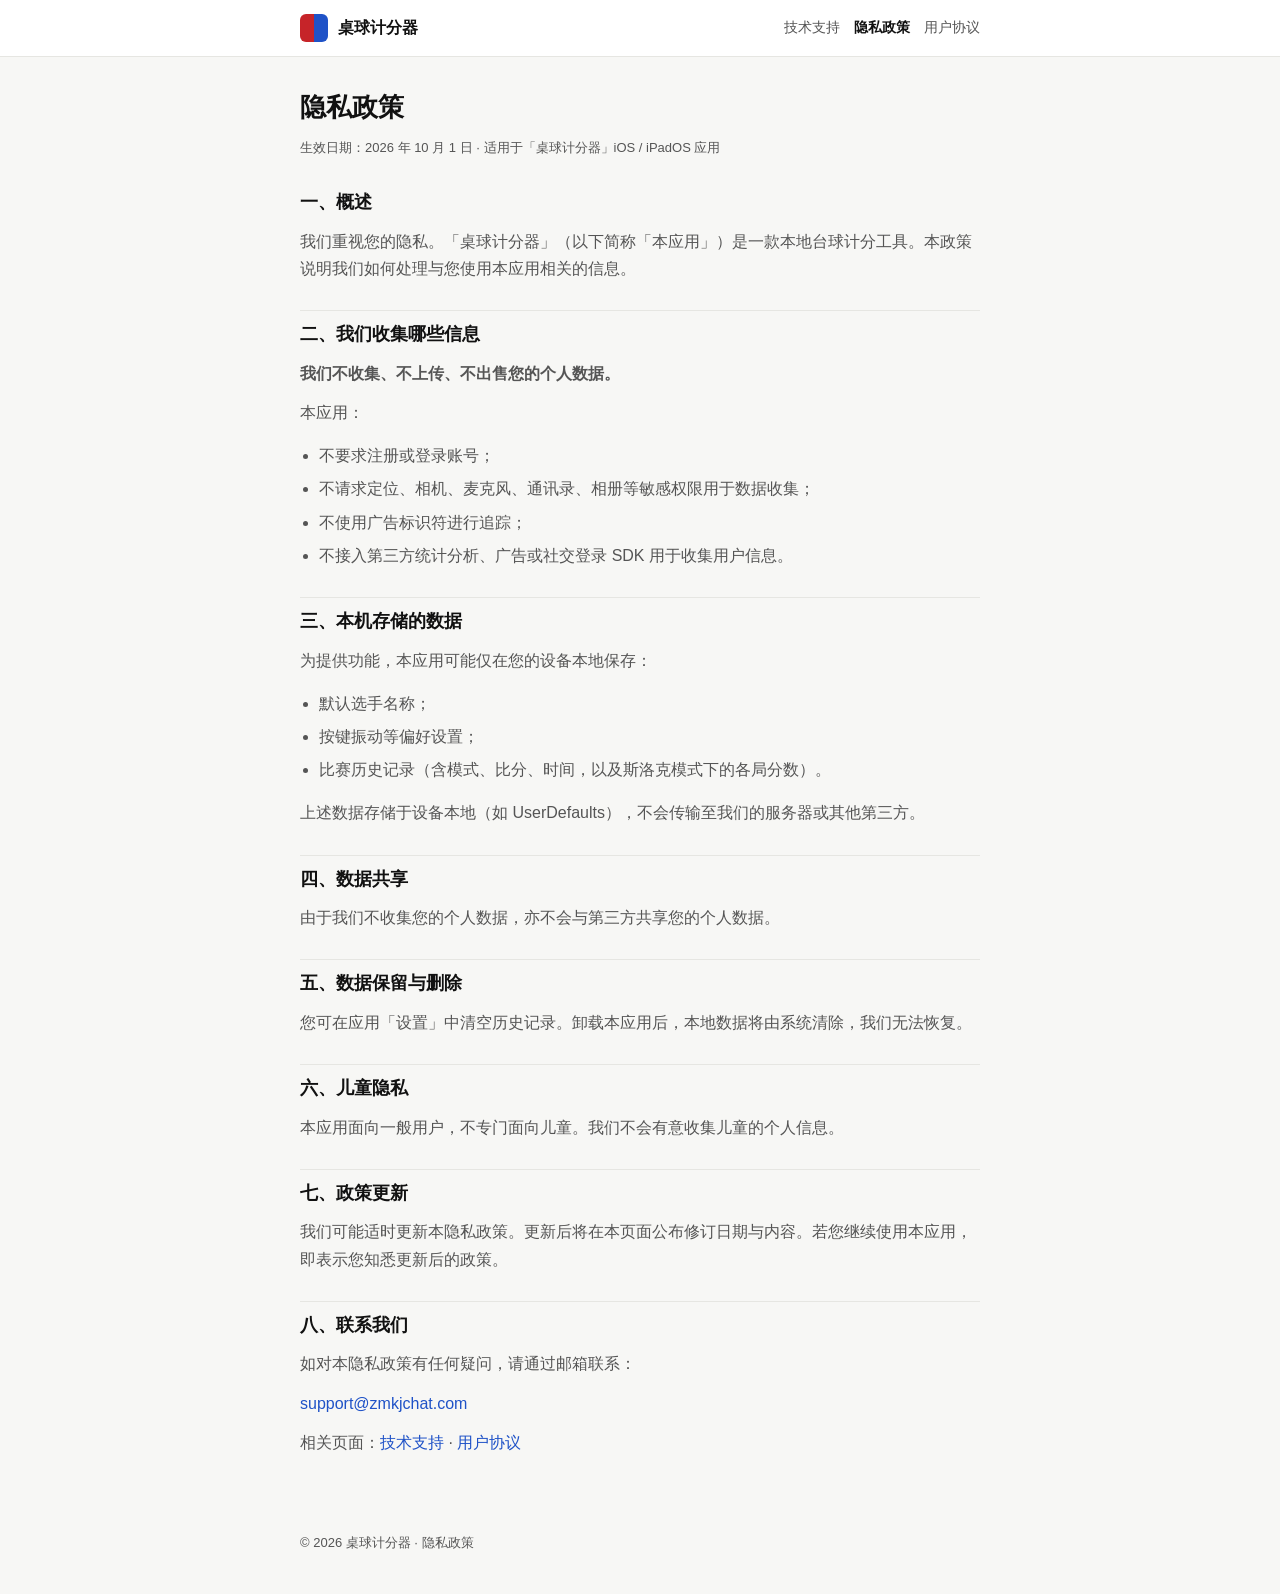
==== privacy.html @ f24cfa7e "Add files via upload" ====
<!DOCTYPE html>
<html lang="zh-CN">
<head>
  <meta charset="UTF-8" />
  <meta name="viewport" content="width=device-width, initial-scale=1" />
  <title>隐私政策 · 桌球计分器</title>
  <meta name="description" content="桌球计分器隐私政策：不收集个人数据，记录仅保存在本机。" />
  <link rel="stylesheet" href="styles.css" />
</head>
<body>
  <header class="topbar">
    <div class="topbar-inner">
      <a class="brand" href="index.html">
        <span class="brand-mark" aria-hidden="true"></span>
        桌球计分器
      </a>
      <nav class="nav">
        <a href="index.html">技术支持</a>
        <a class="active" href="privacy.html">隐私政策</a>
        <a href="terms.html">用户协议</a>
      </nav>
    </div>
  </header>

  <main class="doc">
    <h1>隐私政策</h1>
    <p class="meta">生效日期：2026 年 10 月 1 日 · 适用于「桌球计分器」iOS / iPadOS 应用</p>

    <h2>一、概述</h2>
    <p>我们重视您的隐私。「桌球计分器」（以下简称「本应用」）是一款本地台球计分工具。本政策说明我们如何处理与您使用本应用相关的信息。</p>

    <h2>二、我们收集哪些信息</h2>
    <p><strong>我们不收集、不上传、不出售您的个人数据。</strong></p>
    <p>本应用：</p>
    <ul>
      <li>不要求注册或登录账号；</li>
      <li>不请求定位、相机、麦克风、通讯录、相册等敏感权限用于数据收集；</li>
      <li>不使用广告标识符进行追踪；</li>
      <li>不接入第三方统计分析、广告或社交登录 SDK 用于收集用户信息。</li>
    </ul>

    <h2>三、本机存储的数据</h2>
    <p>为提供功能，本应用可能仅在您的设备本地保存：</p>
    <ul>
      <li>默认选手名称；</li>
      <li>按键振动等偏好设置；</li>
      <li>比赛历史记录（含模式、比分、时间，以及斯洛克模式下的各局分数）。</li>
    </ul>
    <p>上述数据存储于设备本地（如 UserDefaults），不会传输至我们的服务器或其他第三方。</p>

    <h2>四、数据共享</h2>
    <p>由于我们不收集您的个人数据，亦不会与第三方共享您的个人数据。</p>

    <h2>五、数据保留与删除</h2>
    <p>您可在应用「设置」中清空历史记录。卸载本应用后，本地数据将由系统清除，我们无法恢复。</p>

    <h2>六、儿童隐私</h2>
    <p>本应用面向一般用户，不专门面向儿童。我们不会有意收集儿童的个人信息。</p>

    <h2>七、政策更新</h2>
    <p>我们可能适时更新本隐私政策。更新后将在本页面公布修订日期与内容。若您继续使用本应用，即表示您知悉更新后的政策。</p>

    <h2>八、联系我们</h2>
    <p>如对本隐私政策有任何疑问，请通过邮箱联系：</p>
    <p><a href="mailto:support@zmkjchat.com">support@zmkjchat.com</a></p>
    <p>相关页面：<a href="index.html">技术支持</a> · <a href="terms.html">用户协议</a></p>
  </main>

  <footer class="footer">
    © 2026 桌球计分器 · 隐私政策
  </footer>
</body>
</html>
---- styles.css ----
:root {
  --bg: #f7f7f5;
  --surface: #ffffff;
  --text: #111111;
  --muted: #555555;
  --line: #e6e6e2;
  --red: #c62429;
  --blue: #1f52c7;
  --max: 720px;
}

* { box-sizing: border-box; }
html { scroll-behavior: smooth; }
body {
  margin: 0;
  font-family: "PingFang SC", "Hiragino Sans GB", "Microsoft YaHei", sans-serif;
  color: var(--text);
  background: var(--bg);
  line-height: 1.7;
}

a { color: var(--blue); text-decoration: none; }
a:hover { text-decoration: underline; }

.topbar {
  background: var(--surface);
  border-bottom: 1px solid var(--line);
  position: sticky;
  top: 0;
  z-index: 10;
}
.topbar-inner {
  max-width: var(--max);
  margin: 0 auto;
  padding: 14px 20px;
  display: flex;
  align-items: center;
  justify-content: space-between;
  gap: 16px;
}
.brand {
  display: flex;
  align-items: center;
  gap: 10px;
  color: var(--text);
  font-weight: 700;
  text-decoration: none;
}
.brand-mark {
  width: 28px;
  height: 28px;
  border-radius: 6px;
  background: linear-gradient(90deg, var(--red) 50%, var(--blue) 50%);
  flex-shrink: 0;
}
.nav {
  display: flex;
  flex-wrap: wrap;
  gap: 14px;
  font-size: 14px;
}
.nav a { color: var(--muted); }
.nav a.active { color: var(--text); font-weight: 600; }

main {
  max-width: var(--max);
  margin: 0 auto;
  padding: 28px 20px 64px;
}

.hero {
  background: var(--surface);
  border: 1px solid var(--line);
  border-radius: 16px;
  padding: 28px 24px;
  margin-bottom: 24px;
}
.hero h1 {
  margin: 0 0 8px;
  font-size: 28px;
  letter-spacing: 0.02em;
}
.hero p {
  margin: 0;
  color: var(--muted);
}

.card {
  background: var(--surface);
  border: 1px solid var(--line);
  border-radius: 16px;
  padding: 22px 22px;
  margin-bottom: 16px;
}
.card h2 {
  margin: 0 0 10px;
  font-size: 18px;
}
.card p, .card li { color: var(--muted); }
.card ul { padding-left: 1.2em; margin: 8px 0 0; }
.card li { margin: 6px 0; }

.meta {
  color: var(--muted);
  font-size: 13px;
  margin-bottom: 18px;
}

.doc h1 {
  font-size: 26px;
  margin: 0 0 8px;
}
.doc h2 {
  font-size: 18px;
  margin: 28px 0 10px;
  padding-top: 8px;
  border-top: 1px solid var(--line);
}
.doc h2:first-of-type { border-top: none; padding-top: 0; }
.doc p { color: var(--muted); margin: 0 0 12px; }
.doc ul { color: var(--muted); padding-left: 1.2em; }
.doc li { margin: 6px 0; }

.contact-box {
  display: grid;
  gap: 10px;
}
.contact-row {
  display: flex;
  justify-content: space-between;
  gap: 12px;
  flex-wrap: wrap;
  padding: 12px 0;
  border-bottom: 1px solid var(--line);
}
.contact-row:last-child { border-bottom: none; }
.contact-row span:first-child { color: var(--muted); }
.contact-row strong { color: var(--text); }

.footer {
  max-width: var(--max);
  margin: 0 auto;
  padding: 0 20px 40px;
  color: var(--muted);
  font-size: 13px;
}

@media (max-width: 520px) {
  .hero h1, .doc h1 { font-size: 22px; }
  .topbar-inner { flex-direction: column; align-items: flex-start; }
}
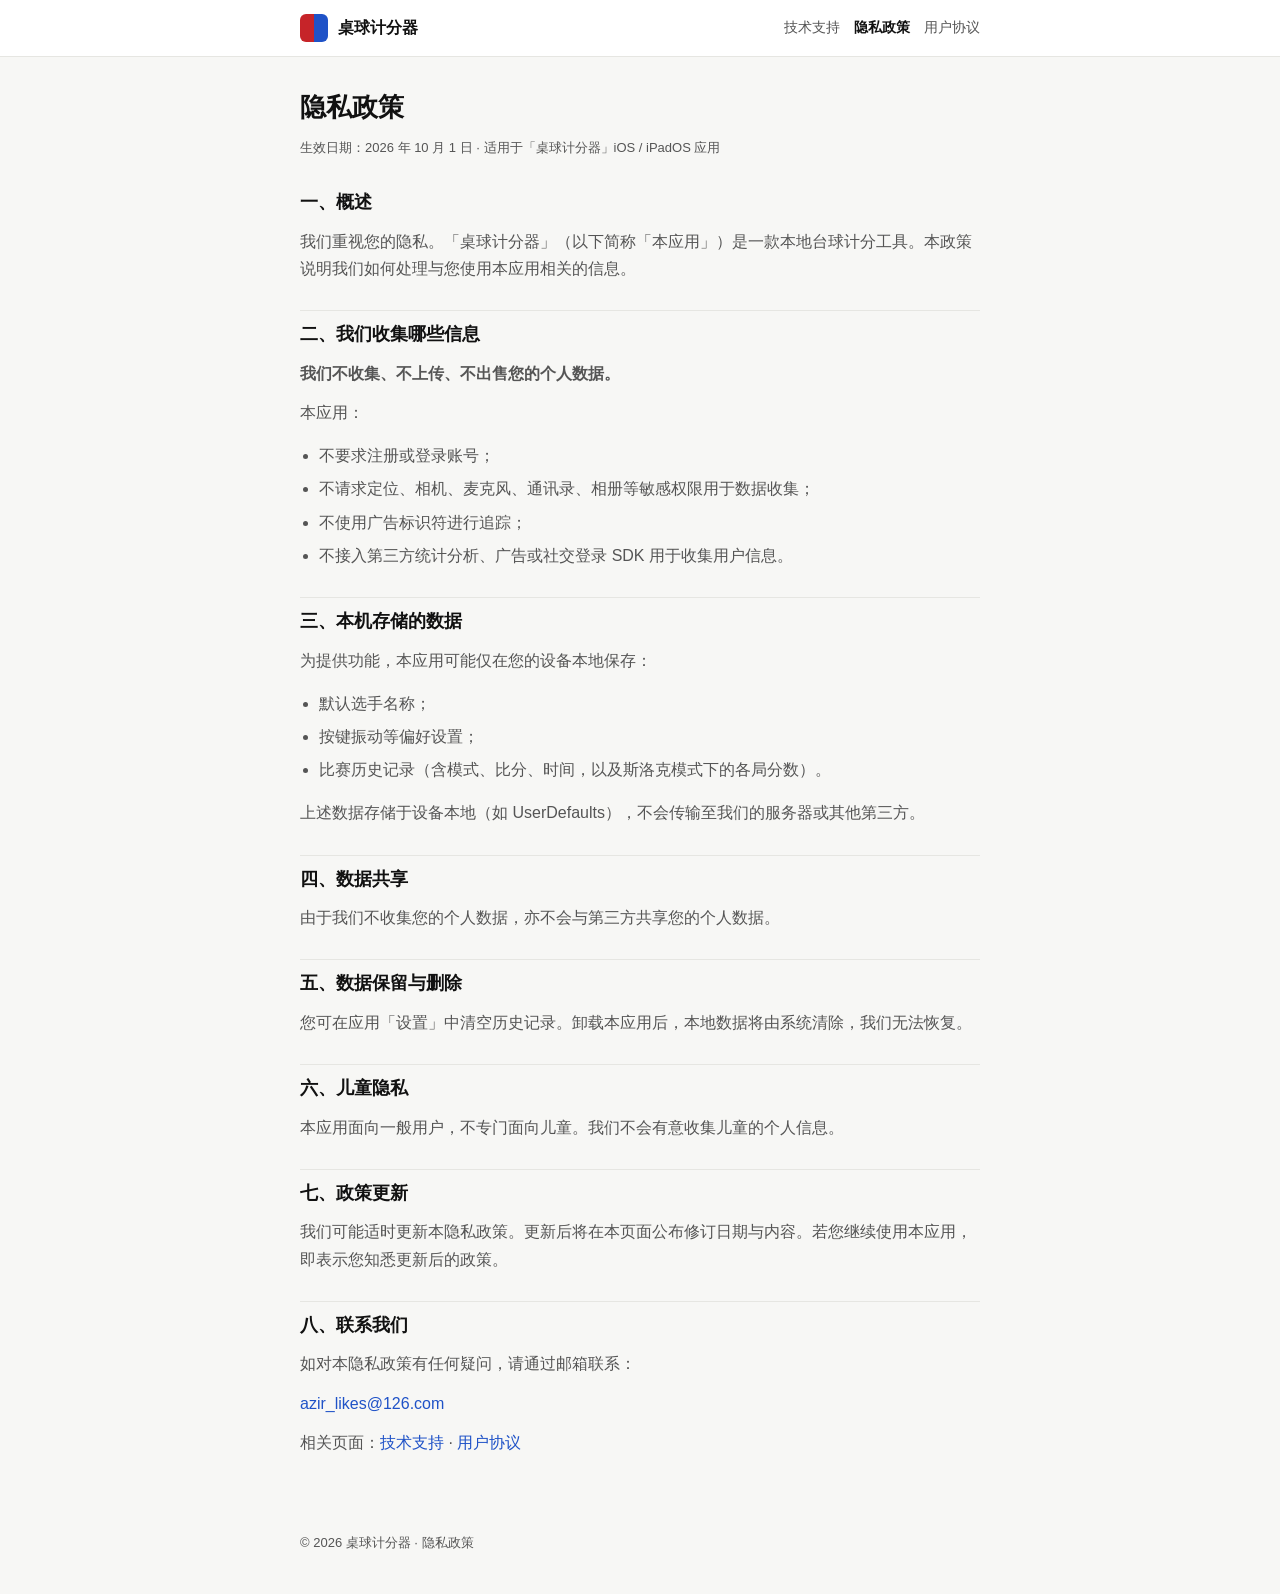
==== commit 41baab91: "Add files via upload" ====
--- a/privacy.html
+++ b/privacy.html
@@ -62,7 +62,7 @@
 
     <h2>八、联系我们</h2>
     <p>如对本隐私政策有任何疑问，请通过邮箱联系：</p>
-    <p><a href="mailto:support@zmkjchat.com">support@zmkjchat.com</a></p>
+    <p><a href="mailto:azir_likes@126.com">azir_likes@126.com</a></p>
     <p>相关页面：<a href="index.html">技术支持</a> · <a href="terms.html">用户协议</a></p>
   </main>
 
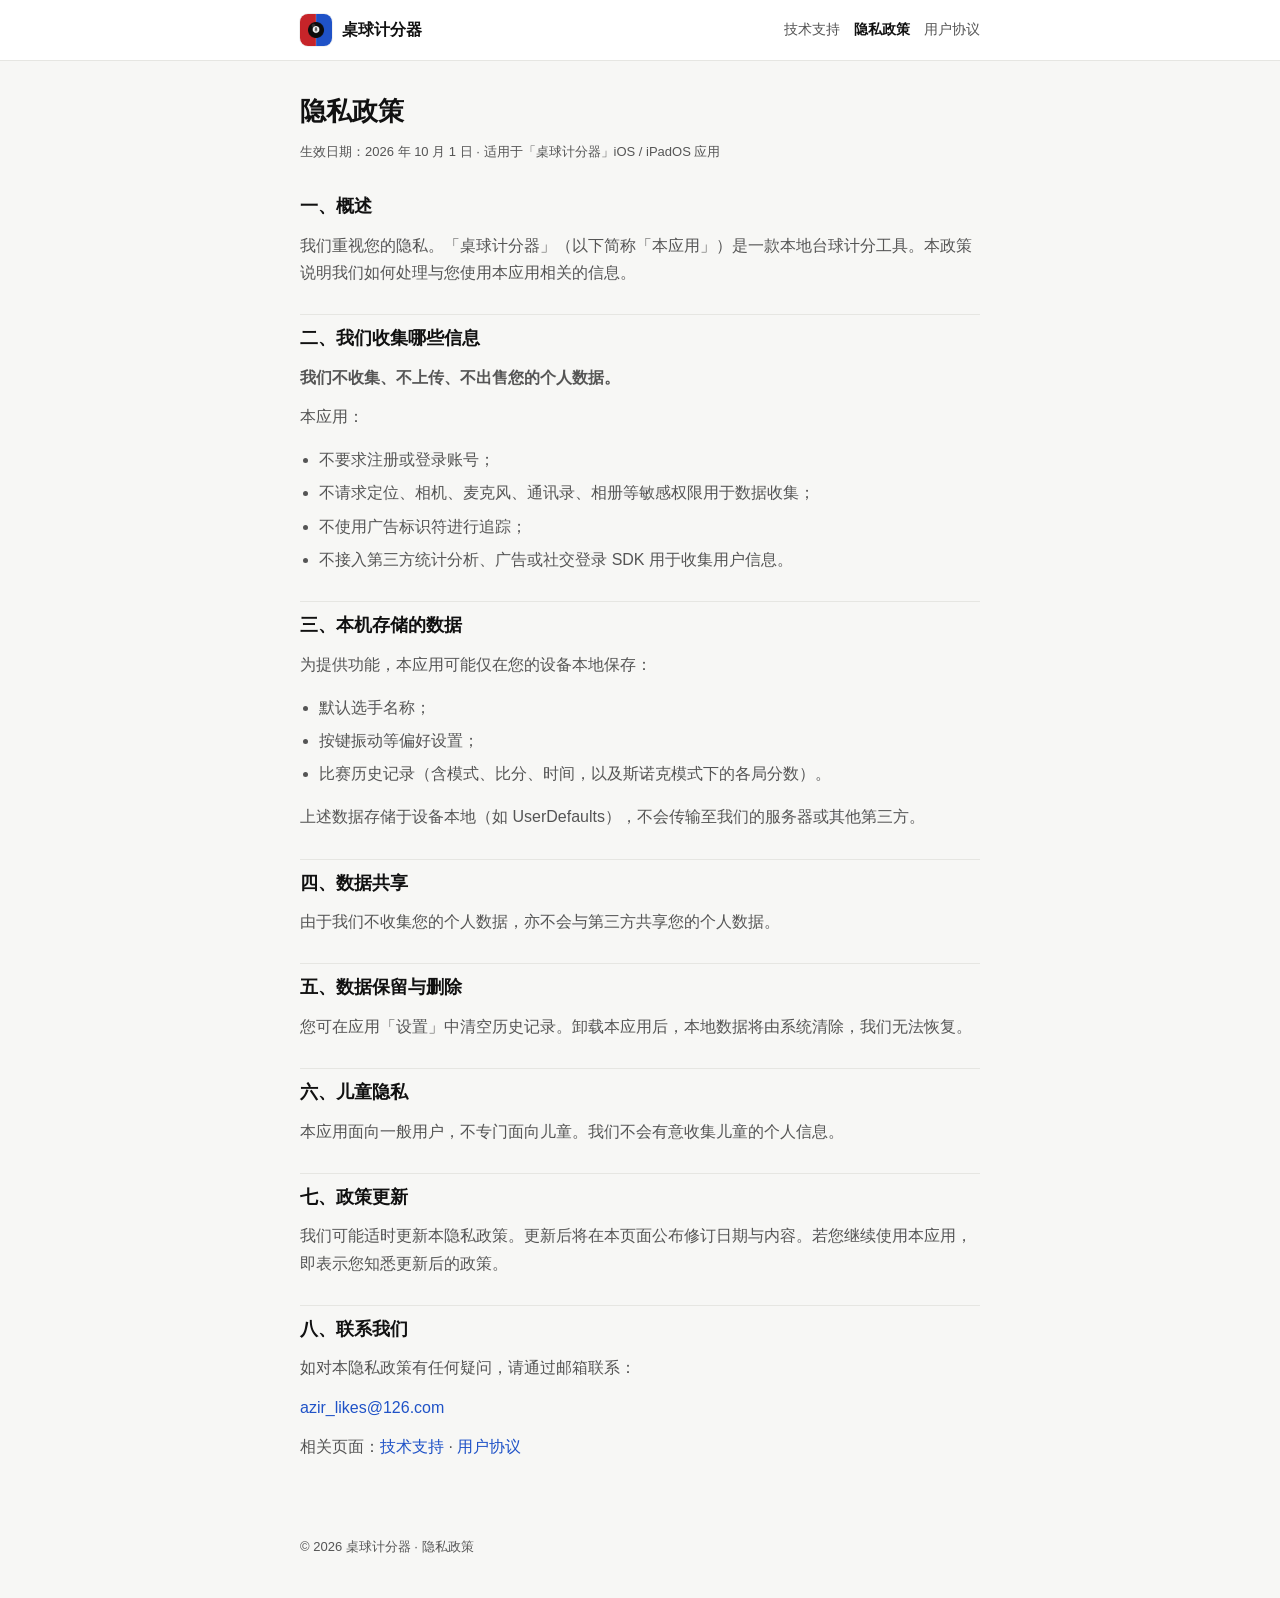
==== commit f5223a77: "Add files via upload" ====
--- a/privacy.html
+++ b/privacy.html
@@ -5,13 +5,17 @@
   <meta name="viewport" content="width=device-width, initial-scale=1" />
   <title>隐私政策 · 桌球计分器</title>
   <meta name="description" content="桌球计分器隐私政策：不收集个人数据，记录仅保存在本机。" />
+  <link rel="icon" type="image/png" sizes="32x32" href="favicon-32.png" />
+  <link rel="icon" type="image/png" sizes="16x16" href="favicon-16.png" />
+  <link rel="apple-touch-icon" href="apple-touch-icon.png" />
+  <link rel="shortcut icon" href="favicon.png" />
   <link rel="stylesheet" href="styles.css" />
 </head>
 <body>
   <header class="topbar">
     <div class="topbar-inner">
       <a class="brand" href="index.html">
-        <span class="brand-mark" aria-hidden="true"></span>
+        <img class="brand-logo" src="logo.png" width="32" height="32" alt="桌球计分器" />
         桌球计分器
       </a>
       <nav class="nav">
@@ -44,7 +48,7 @@
     <ul>
       <li>默认选手名称；</li>
       <li>按键振动等偏好设置；</li>
-      <li>比赛历史记录（含模式、比分、时间，以及斯洛克模式下的各局分数）。</li>
+      <li>比赛历史记录（含模式、比分、时间，以及斯诺克模式下的各局分数）。</li>
     </ul>
     <p>上述数据存储于设备本地（如 UserDefaults），不会传输至我们的服务器或其他第三方。</p>
 
--- a/styles.css
+++ b/styles.css
@@ -46,12 +46,15 @@
   font-weight: 700;
   text-decoration: none;
 }
-.brand-mark {
-  width: 28px;
-  height: 28px;
-  border-radius: 6px;
-  background: linear-gradient(90deg, var(--red) 50%, var(--blue) 50%);
+.brand:hover { text-decoration: none; }
+.brand-logo {
+  width: 32px;
+  height: 32px;
+  border-radius: 8px;
+  object-fit: cover;
+  display: block;
   flex-shrink: 0;
+  box-shadow: 0 0 0 1px rgba(0, 0, 0, 0.06);
 }
 .nav {
   display: flex;
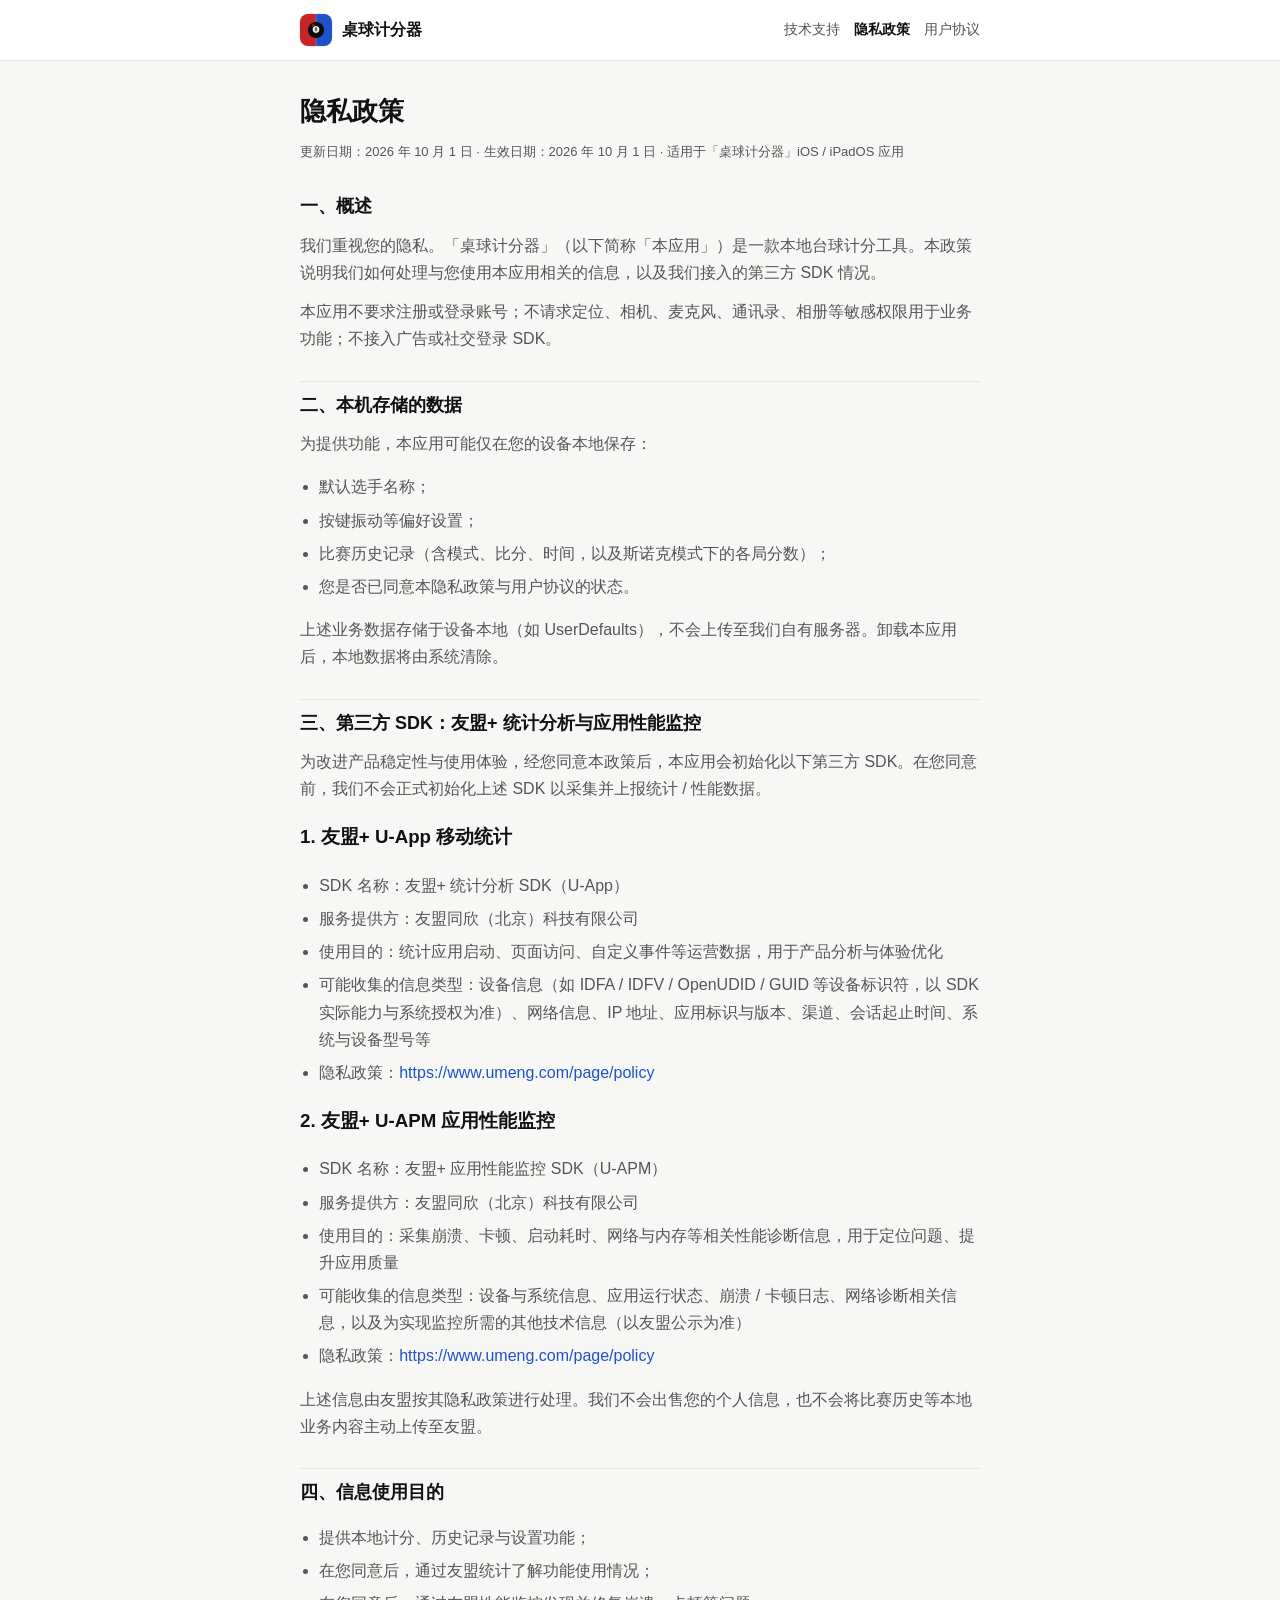
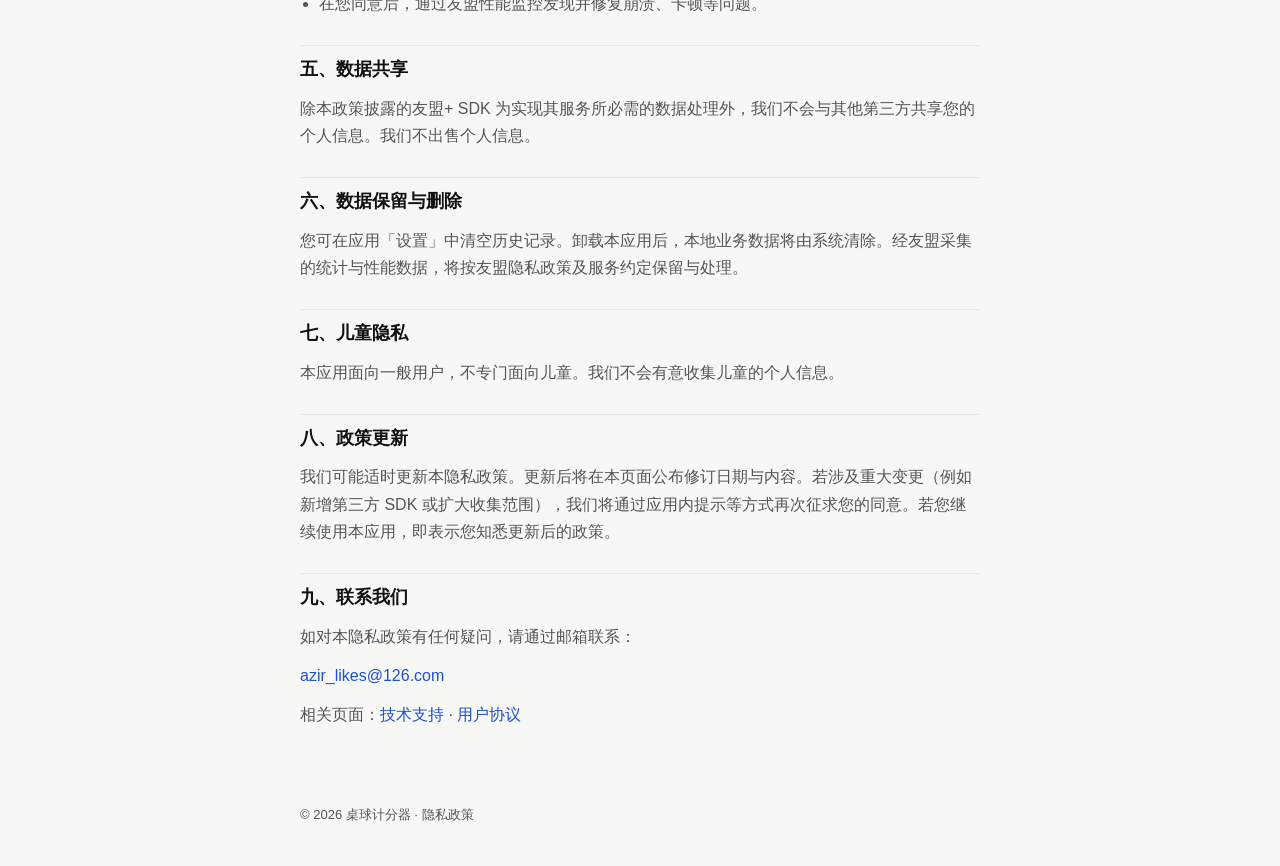
==== commit a06157cc: "Add files via upload" ====
--- a/privacy.html
+++ b/privacy.html
@@ -4,7 +4,7 @@
   <meta charset="UTF-8" />
   <meta name="viewport" content="width=device-width, initial-scale=1" />
   <title>隐私政策 · 桌球计分器</title>
-  <meta name="description" content="桌球计分器隐私政策：不收集个人数据，记录仅保存在本机。" />
+  <meta name="description" content="桌球计分器隐私政策：说明本地数据与友盟统计分析、性能监控的处理方式。" />
   <link rel="icon" type="image/png" sizes="32x32" href="favicon-32.png" />
   <link rel="icon" type="image/png" sizes="16x16" href="favicon-16.png" />
   <link rel="apple-touch-icon" href="apple-touch-icon.png" />
@@ -28,43 +28,65 @@
 
   <main class="doc">
     <h1>隐私政策</h1>
-    <p class="meta">生效日期：2026 年 10 月 1 日 · 适用于「桌球计分器」iOS / iPadOS 应用</p>
+    <p class="meta">更新日期：2026 年 10 月 1 日 · 生效日期：2026 年 10 月 1 日 · 适用于「桌球计分器」iOS / iPadOS 应用</p>
 
     <h2>一、概述</h2>
-    <p>我们重视您的隐私。「桌球计分器」（以下简称「本应用」）是一款本地台球计分工具。本政策说明我们如何处理与您使用本应用相关的信息。</p>
+    <p>我们重视您的隐私。「桌球计分器」（以下简称「本应用」）是一款本地台球计分工具。本政策说明我们如何处理与您使用本应用相关的信息，以及我们接入的第三方 SDK 情况。</p>
+    <p>本应用不要求注册或登录账号；不请求定位、相机、麦克风、通讯录、相册等敏感权限用于业务功能；不接入广告或社交登录 SDK。</p>
 
-    <h2>二、我们收集哪些信息</h2>
-    <p><strong>我们不收集、不上传、不出售您的个人数据。</strong></p>
-    <p>本应用：</p>
-    <ul>
-      <li>不要求注册或登录账号；</li>
-      <li>不请求定位、相机、麦克风、通讯录、相册等敏感权限用于数据收集；</li>
-      <li>不使用广告标识符进行追踪；</li>
-      <li>不接入第三方统计分析、广告或社交登录 SDK 用于收集用户信息。</li>
-    </ul>
-
-    <h2>三、本机存储的数据</h2>
+    <h2>二、本机存储的数据</h2>
     <p>为提供功能，本应用可能仅在您的设备本地保存：</p>
     <ul>
       <li>默认选手名称；</li>
       <li>按键振动等偏好设置；</li>
-      <li>比赛历史记录（含模式、比分、时间，以及斯诺克模式下的各局分数）。</li>
+      <li>比赛历史记录（含模式、比分、时间，以及斯诺克模式下的各局分数）；</li>
+      <li>您是否已同意本隐私政策与用户协议的状态。</li>
     </ul>
-    <p>上述数据存储于设备本地（如 UserDefaults），不会传输至我们的服务器或其他第三方。</p>
+    <p>上述业务数据存储于设备本地（如 UserDefaults），不会上传至我们自有服务器。卸载本应用后，本地数据将由系统清除。</p>
 
-    <h2>四、数据共享</h2>
-    <p>由于我们不收集您的个人数据，亦不会与第三方共享您的个人数据。</p>
+    <h2>三、第三方 SDK：友盟+ 统计分析与应用性能监控</h2>
+    <p>为改进产品稳定性与使用体验，经您同意本政策后，本应用会初始化以下第三方 SDK。在您同意前，我们不会正式初始化上述 SDK 以采集并上报统计 / 性能数据。</p>
 
-    <h2>五、数据保留与删除</h2>
-    <p>您可在应用「设置」中清空历史记录。卸载本应用后，本地数据将由系统清除，我们无法恢复。</p>
+    <h3>1. 友盟+ U-App 移动统计</h3>
+    <ul>
+      <li>SDK 名称：友盟+ 统计分析 SDK（U-App）</li>
+      <li>服务提供方：友盟同欣（北京）科技有限公司</li>
+      <li>使用目的：统计应用启动、页面访问、自定义事件等运营数据，用于产品分析与体验优化</li>
+      <li>可能收集的信息类型：设备信息（如 IDFA / IDFV / OpenUDID / GUID 等设备标识符，以 SDK 实际能力与系统授权为准）、网络信息、IP 地址、应用标识与版本、渠道、会话起止时间、系统与设备型号等</li>
+      <li>隐私政策：<a href="https://www.umeng.com/page/policy" rel="noopener noreferrer" target="_blank">https://www.umeng.com/page/policy</a></li>
+    </ul>
 
-    <h2>六、儿童隐私</h2>
+    <h3>2. 友盟+ U-APM 应用性能监控</h3>
+    <ul>
+      <li>SDK 名称：友盟+ 应用性能监控 SDK（U-APM）</li>
+      <li>服务提供方：友盟同欣（北京）科技有限公司</li>
+      <li>使用目的：采集崩溃、卡顿、启动耗时、网络与内存等相关性能诊断信息，用于定位问题、提升应用质量</li>
+      <li>可能收集的信息类型：设备与系统信息、应用运行状态、崩溃 / 卡顿日志、网络诊断相关信息，以及为实现监控所需的其他技术信息（以友盟公示为准）</li>
+      <li>隐私政策：<a href="https://www.umeng.com/page/policy" rel="noopener noreferrer" target="_blank">https://www.umeng.com/page/policy</a></li>
+    </ul>
+
+    <p>上述信息由友盟按其隐私政策进行处理。我们不会出售您的个人信息，也不会将比赛历史等本地业务内容主动上传至友盟。</p>
+
+    <h2>四、信息使用目的</h2>
+    <ul>
+      <li>提供本地计分、历史记录与设置功能；</li>
+      <li>在您同意后，通过友盟统计了解功能使用情况；</li>
+      <li>在您同意后，通过友盟性能监控发现并修复崩溃、卡顿等问题。</li>
+    </ul>
+
+    <h2>五、数据共享</h2>
+    <p>除本政策披露的友盟+ SDK 为实现其服务所必需的数据处理外，我们不会与其他第三方共享您的个人信息。我们不出售个人信息。</p>
+
+    <h2>六、数据保留与删除</h2>
+    <p>您可在应用「设置」中清空历史记录。卸载本应用后，本地业务数据将由系统清除。经友盟采集的统计与性能数据，将按友盟隐私政策及服务约定保留与处理。</p>
+
+    <h2>七、儿童隐私</h2>
     <p>本应用面向一般用户，不专门面向儿童。我们不会有意收集儿童的个人信息。</p>
 
-    <h2>七、政策更新</h2>
-    <p>我们可能适时更新本隐私政策。更新后将在本页面公布修订日期与内容。若您继续使用本应用，即表示您知悉更新后的政策。</p>
+    <h2>八、政策更新</h2>
+    <p>我们可能适时更新本隐私政策。更新后将在本页面公布修订日期与内容。若涉及重大变更（例如新增第三方 SDK 或扩大收集范围），我们将通过应用内提示等方式再次征求您的同意。若您继续使用本应用，即表示您知悉更新后的政策。</p>
 
-    <h2>八、联系我们</h2>
+    <h2>九、联系我们</h2>
     <p>如对本隐私政策有任何疑问，请通过邮箱联系：</p>
     <p><a href="mailto:azir_likes@126.com">azir_likes@126.com</a></p>
     <p>相关页面：<a href="index.html">技术支持</a> · <a href="terms.html">用户协议</a></p>
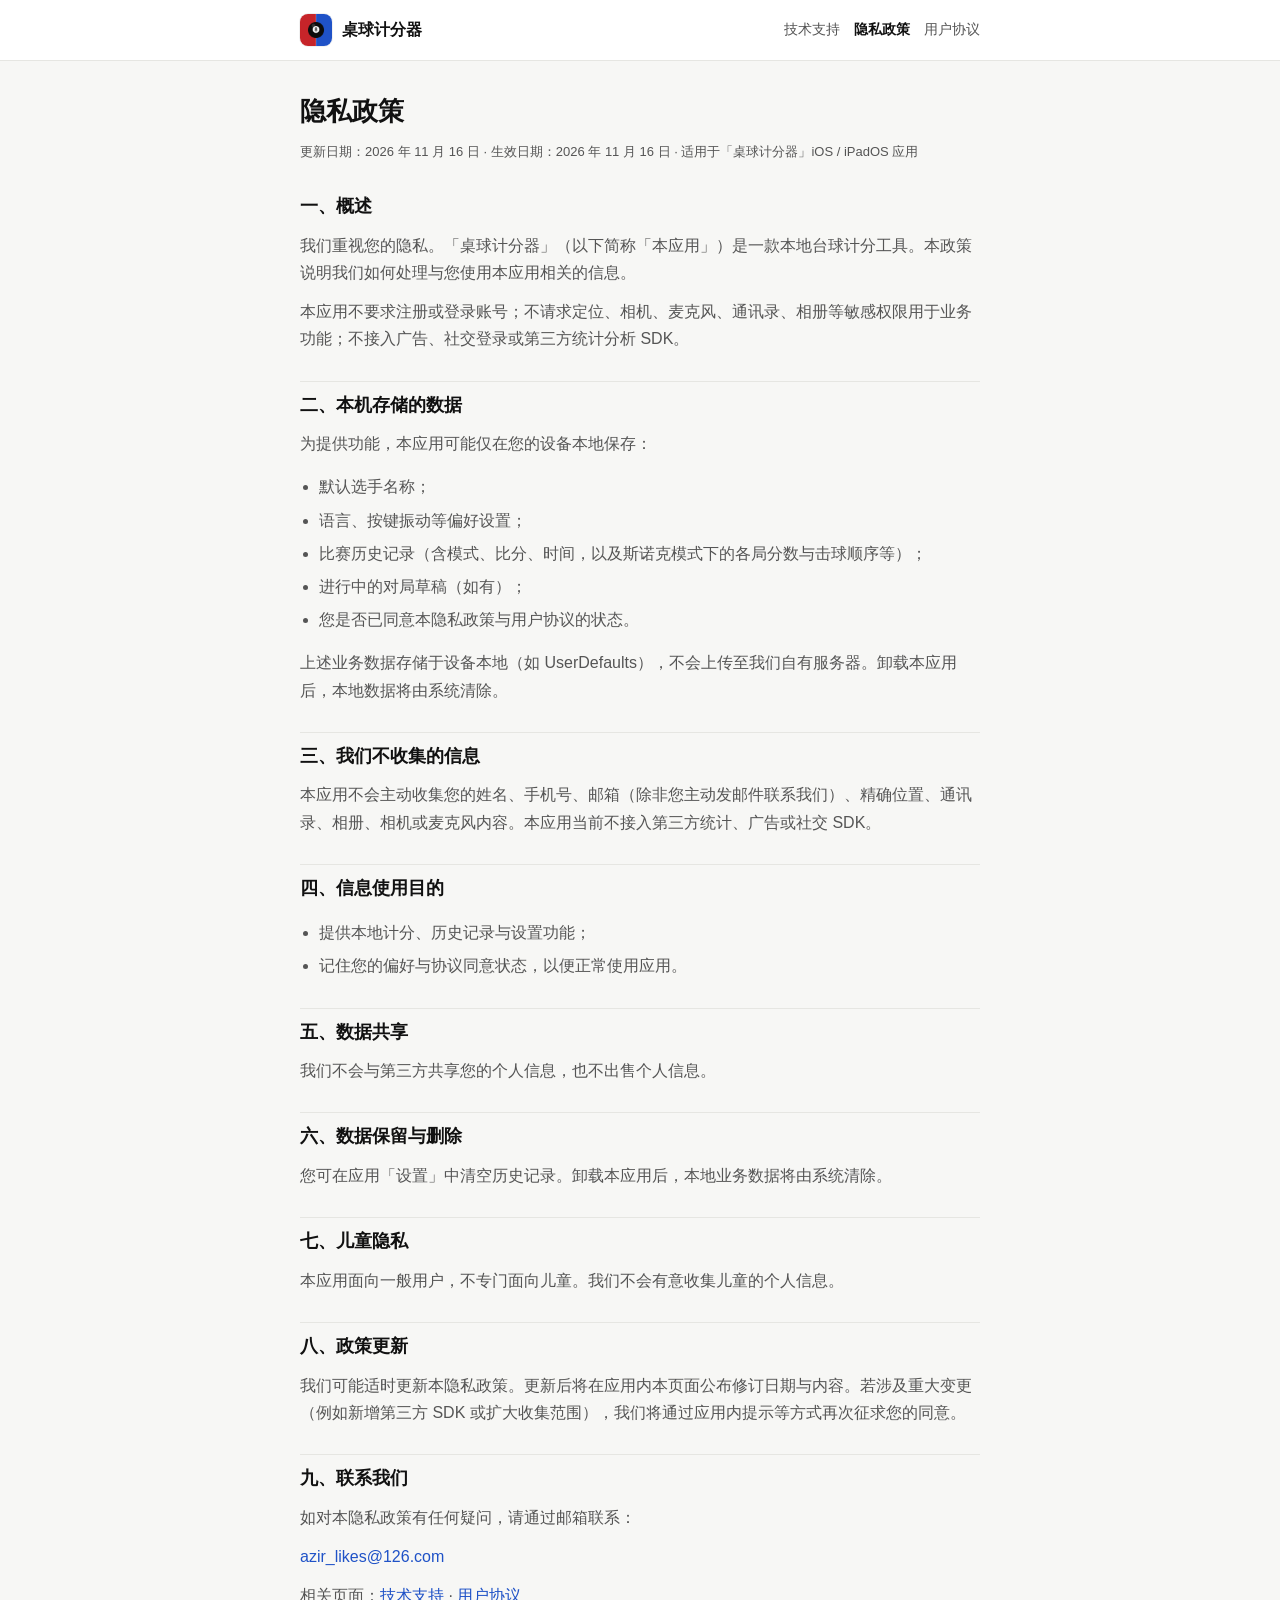
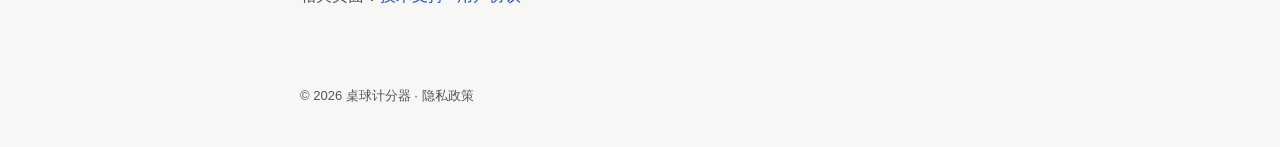
==== commit 1e77e9d5: "Add files via upload" ====
--- a/privacy.html
+++ b/privacy.html
@@ -4,11 +4,7 @@
   <meta charset="UTF-8" />
   <meta name="viewport" content="width=device-width, initial-scale=1" />
   <title>隐私政策 · 桌球计分器</title>
-  <meta name="description" content="桌球计分器隐私政策：说明本地数据与友盟统计分析、性能监控的处理方式。" />
-  <link rel="icon" type="image/png" sizes="32x32" href="favicon-32.png" />
-  <link rel="icon" type="image/png" sizes="16x16" href="favicon-16.png" />
-  <link rel="apple-touch-icon" href="apple-touch-icon.png" />
-  <link rel="shortcut icon" href="favicon.png" />
+  <meta name="description" content="桌球计分器隐私政策：数据仅保存在本机，不接入第三方统计 SDK。" />
   <link rel="stylesheet" href="styles.css" />
 </head>
 <body>
@@ -28,63 +24,43 @@
 
   <main class="doc">
     <h1>隐私政策</h1>
-    <p class="meta">更新日期：2026 年 10 月 1 日 · 生效日期：2026 年 10 月 1 日 · 适用于「桌球计分器」iOS / iPadOS 应用</p>
+    <p class="meta">更新日期：2026 年 11 月 16 日 · 生效日期：2026 年 11 月 16 日 · 适用于「桌球计分器」iOS / iPadOS 应用</p>
 
     <h2>一、概述</h2>
-    <p>我们重视您的隐私。「桌球计分器」（以下简称「本应用」）是一款本地台球计分工具。本政策说明我们如何处理与您使用本应用相关的信息，以及我们接入的第三方 SDK 情况。</p>
-    <p>本应用不要求注册或登录账号；不请求定位、相机、麦克风、通讯录、相册等敏感权限用于业务功能；不接入广告或社交登录 SDK。</p>
+    <p>我们重视您的隐私。「桌球计分器」（以下简称「本应用」）是一款本地台球计分工具。本政策说明我们如何处理与您使用本应用相关的信息。</p>
+    <p>本应用不要求注册或登录账号；不请求定位、相机、麦克风、通讯录、相册等敏感权限用于业务功能；不接入广告、社交登录或第三方统计分析 SDK。</p>
 
     <h2>二、本机存储的数据</h2>
     <p>为提供功能，本应用可能仅在您的设备本地保存：</p>
     <ul>
       <li>默认选手名称；</li>
-      <li>按键振动等偏好设置；</li>
-      <li>比赛历史记录（含模式、比分、时间，以及斯诺克模式下的各局分数）；</li>
+      <li>语言、按键振动等偏好设置；</li>
+      <li>比赛历史记录（含模式、比分、时间，以及斯诺克模式下的各局分数与击球顺序等）；</li>
+      <li>进行中的对局草稿（如有）；</li>
       <li>您是否已同意本隐私政策与用户协议的状态。</li>
     </ul>
     <p>上述业务数据存储于设备本地（如 UserDefaults），不会上传至我们自有服务器。卸载本应用后，本地数据将由系统清除。</p>
 
-    <h2>三、第三方 SDK：友盟+ 统计分析与应用性能监控</h2>
-    <p>为改进产品稳定性与使用体验，经您同意本政策后，本应用会初始化以下第三方 SDK。在您同意前，我们不会正式初始化上述 SDK 以采集并上报统计 / 性能数据。</p>
-
-    <h3>1. 友盟+ U-App 移动统计</h3>
-    <ul>
-      <li>SDK 名称：友盟+ 统计分析 SDK（U-App）</li>
-      <li>服务提供方：友盟同欣（北京）科技有限公司</li>
-      <li>使用目的：统计应用启动、页面访问、自定义事件等运营数据，用于产品分析与体验优化</li>
-      <li>可能收集的信息类型：设备信息（如 IDFA / IDFV / OpenUDID / GUID 等设备标识符，以 SDK 实际能力与系统授权为准）、网络信息、IP 地址、应用标识与版本、渠道、会话起止时间、系统与设备型号等</li>
-      <li>隐私政策：<a href="https://www.umeng.com/page/policy" rel="noopener noreferrer" target="_blank">https://www.umeng.com/page/policy</a></li>
-    </ul>
-
-    <h3>2. 友盟+ U-APM 应用性能监控</h3>
-    <ul>
-      <li>SDK 名称：友盟+ 应用性能监控 SDK（U-APM）</li>
-      <li>服务提供方：友盟同欣（北京）科技有限公司</li>
-      <li>使用目的：采集崩溃、卡顿、启动耗时、网络与内存等相关性能诊断信息，用于定位问题、提升应用质量</li>
-      <li>可能收集的信息类型：设备与系统信息、应用运行状态、崩溃 / 卡顿日志、网络诊断相关信息，以及为实现监控所需的其他技术信息（以友盟公示为准）</li>
-      <li>隐私政策：<a href="https://www.umeng.com/page/policy" rel="noopener noreferrer" target="_blank">https://www.umeng.com/page/policy</a></li>
-    </ul>
-
-    <p>上述信息由友盟按其隐私政策进行处理。我们不会出售您的个人信息，也不会将比赛历史等本地业务内容主动上传至友盟。</p>
+    <h2>三、我们不收集的信息</h2>
+    <p>本应用不会主动收集您的姓名、手机号、邮箱（除非您主动发邮件联系我们）、精确位置、通讯录、相册、相机或麦克风内容。本应用当前不接入第三方统计、广告或社交 SDK。</p>
 
     <h2>四、信息使用目的</h2>
     <ul>
       <li>提供本地计分、历史记录与设置功能；</li>
-      <li>在您同意后，通过友盟统计了解功能使用情况；</li>
-      <li>在您同意后，通过友盟性能监控发现并修复崩溃、卡顿等问题。</li>
+      <li>记住您的偏好与协议同意状态，以便正常使用应用。</li>
     </ul>
 
     <h2>五、数据共享</h2>
-    <p>除本政策披露的友盟+ SDK 为实现其服务所必需的数据处理外，我们不会与其他第三方共享您的个人信息。我们不出售个人信息。</p>
+    <p>我们不会与第三方共享您的个人信息，也不出售个人信息。</p>
 
     <h2>六、数据保留与删除</h2>
-    <p>您可在应用「设置」中清空历史记录。卸载本应用后，本地业务数据将由系统清除。经友盟采集的统计与性能数据，将按友盟隐私政策及服务约定保留与处理。</p>
+    <p>您可在应用「设置」中清空历史记录。卸载本应用后，本地业务数据将由系统清除。</p>
 
     <h2>七、儿童隐私</h2>
     <p>本应用面向一般用户，不专门面向儿童。我们不会有意收集儿童的个人信息。</p>
 
     <h2>八、政策更新</h2>
-    <p>我们可能适时更新本隐私政策。更新后将在本页面公布修订日期与内容。若涉及重大变更（例如新增第三方 SDK 或扩大收集范围），我们将通过应用内提示等方式再次征求您的同意。若您继续使用本应用，即表示您知悉更新后的政策。</p>
+    <p>我们可能适时更新本隐私政策。更新后将在应用内本页面公布修订日期与内容。若涉及重大变更（例如新增第三方 SDK 或扩大收集范围），我们将通过应用内提示等方式再次征求您的同意。</p>
 
     <h2>九、联系我们</h2>
     <p>如对本隐私政策有任何疑问，请通过邮箱联系：</p>
